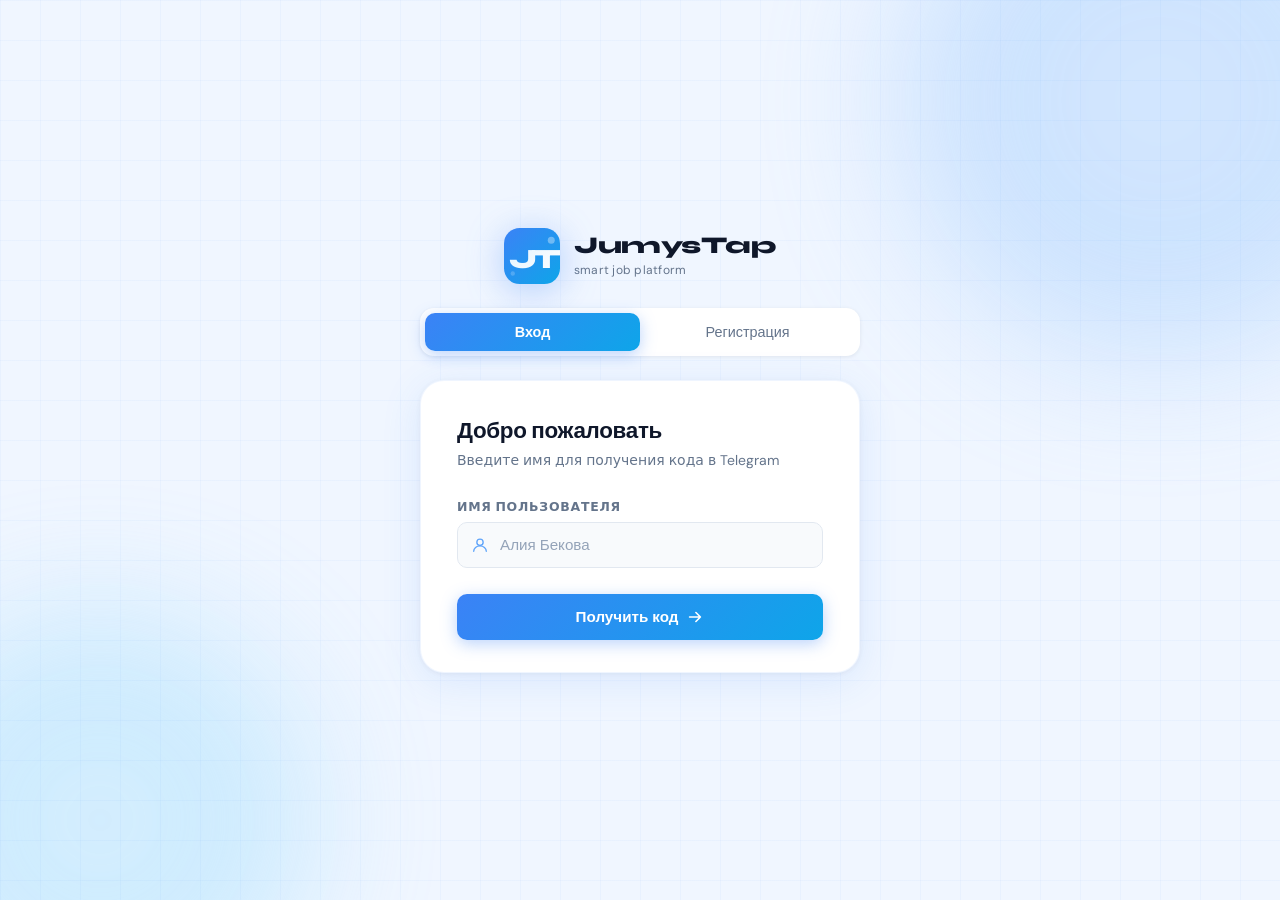
==== frontend/index.html @ 2797dad2 "Add files via upload" ====
<!DOCTYPE html>
<html lang="ru">
<head>
  <meta charset="UTF-8" />
  <meta name="viewport" content="width=device-width, initial-scale=1.0" />
  <title>JumysTap — Auth</title>
  <link rel="stylesheet" href="style.css" />
  <link rel="preconnect" href="https://fonts.googleapis.com" />
  <link href="https://fonts.googleapis.com/css2?family=Syne:wght@400;600;700;800&family=DM+Sans:ital,wght@0,300;0,400;0,500;1,300&display=swap" rel="stylesheet" />
</head>
<body>

  <!-- Background decoration -->
  <div class="bg-orb bg-orb--1"></div>
  <div class="bg-orb bg-orb--2"></div>
  <div class="bg-grid"></div>

  <main class="auth-wrapper">

    <!-- LOGO -->
    <div class="logo-block">
      <svg class="logo-svg" viewBox="0 0 64 64" fill="none" xmlns="http://www.w3.org/2000/svg">
        <rect width="64" height="64" rx="18" fill="url(#grad1)"/>
        <defs>
          <linearGradient id="grad1" x1="0" y1="0" x2="64" y2="64" gradientUnits="userSpaceOnUse">
            <stop offset="0%" stop-color="#3b82f6"/>
            <stop offset="100%" stop-color="#0ea5e9"/>
          </linearGradient>
          <linearGradient id="grad2" x1="0" y1="0" x2="64" y2="64" gradientUnits="userSpaceOnUse">
            <stop offset="0%" stop-color="#e0f2fe"/>
            <stop offset="100%" stop-color="#ffffff"/>
          </linearGradient>
        </defs>
        <!-- J -->
        <text x="6" y="46" font-family="Syne, sans-serif" font-weight="800" font-size="32" fill="url(#grad2)">J</text>
        <!-- T -->
        <text x="31" y="46" font-family="Syne, sans-serif" font-weight="800" font-size="32" fill="url(#grad2)">T</text>
        <!-- decorative dot -->
        <circle cx="54" cy="14" r="4" fill="rgba(255,255,255,0.35)"/>
        <circle cx="10" cy="52" r="2.5" fill="rgba(255,255,255,0.2)"/>
      </svg>
      <div class="logo-text">
        <span class="logo-name">JumysTap</span>
        <span class="logo-sub">smart job platform</span>
      </div>
    </div>

    <!-- TAB SWITCHER -->
    <div class="tab-switcher" role="tablist">
      <button class="tab-btn active" id="tab-login" role="tab" aria-selected="true" onclick="switchTab('login')">Вход</button>
      <button class="tab-btn" id="tab-register" role="tab" aria-selected="false" onclick="switchTab('register')">Регистрация</button>
      <div class="tab-indicator"></div>
    </div>

    <!-- CARD -->
    <div class="card">

      <!-- ========== LOGIN ========== -->
      <div class="form-panel" id="panel-login">

        <!-- Step 1: Name -->
        <div class="step" id="login-step-1">
          <h2 class="form-title">Добро пожаловать</h2>
          <p class="form-desc">Введите имя для получения кода в Telegram</p>

          <div class="field-group">
            <label class="field-label" for="login-name">Имя пользователя</label>
            <div class="input-wrap">
              <span class="input-icon">
                <svg viewBox="0 0 20 20" fill="none"><circle cx="10" cy="7" r="3.5" stroke="currentColor" stroke-width="1.5"/><path d="M3 17c0-3.314 3.134-6 7-6s7 2.686 7 6" stroke="currentColor" stroke-width="1.5" stroke-linecap="round"/></svg>
              </span>
              <input class="input" type="text" id="login-name" placeholder="Алия Бекова" autocomplete="username" />
            </div>
          </div>

          <div class="msg" id="login-step1-msg"></div>

          <button class="btn btn--primary" id="btn-request-code" onclick="requestCode()">
            <span>Получить код</span>
            <svg viewBox="0 0 20 20" fill="none"><path d="M4 10h12M11 5l5 5-5 5" stroke="currentColor" stroke-width="1.8" stroke-linecap="round" stroke-linejoin="round"/></svg>
          </button>
        </div>

        <!-- Step 2: Code -->
        <div class="step hidden" id="login-step-2">
          <button class="back-btn" onclick="goBack('login')">
            <svg viewBox="0 0 20 20" fill="none"><path d="M16 10H4M9 5l-5 5 5 5" stroke="currentColor" stroke-width="1.8" stroke-linecap="round" stroke-linejoin="round"/></svg>
            Назад
          </button>
          <h2 class="form-title">Введите код</h2>
          <p class="form-desc" id="login-code-hint">Код отправлен в Telegram</p>

          <div class="field-group">
            <label class="field-label" for="login-code">Код подтверждения</label>
            <div class="input-wrap">
              <span class="input-icon">
                <svg viewBox="0 0 20 20" fill="none"><rect x="3" y="8" width="14" height="10" rx="2" stroke="currentColor" stroke-width="1.5"/><path d="M7 8V6a3 3 0 016 0v2" stroke="currentColor" stroke-width="1.5" stroke-linecap="round"/></svg>
              </span>
              <input class="input input--code" type="text" id="login-code" placeholder="••••••" maxlength="8" autocomplete="one-time-code" />
            </div>
          </div>

          <div class="msg" id="login-step2-msg"></div>

          <button class="btn btn--primary" onclick="loginWithCode()">
            <span>Войти</span>
            <svg viewBox="0 0 20 20" fill="none"><path d="M4 10h12M11 5l5 5-5 5" stroke="currentColor" stroke-width="1.8" stroke-linecap="round" stroke-linejoin="round"/></svg>
          </button>
        </div>

        <!-- Step 3: Profile -->
        <div class="step hidden" id="login-step-3">
          <div class="success-icon">
            <svg viewBox="0 0 48 48" fill="none"><circle cx="24" cy="24" r="22" fill="#dbeafe" stroke="#3b82f6" stroke-width="2"/><path d="M14 24l7 7 13-14" stroke="#3b82f6" stroke-width="2.5" stroke-linecap="round" stroke-linejoin="round"/></svg>
          </div>
          <div class="profile-card" id="profile-data"></div>
          <a class="btn btn--primary" href="profile.html">Настроить профиль →</a>
          <button class="btn btn--outline" onclick="logout()">Выйти</button>
        </div>

      </div>

      <!-- ========== REGISTER ========== -->
      <div class="form-panel hidden" id="panel-register">

        <!-- Step 1: Form -->
        <div class="step" id="reg-step-1">
          <h2 class="form-title">Создать аккаунт</h2>
          <p class="form-desc">Заполните данные для регистрации</p>

          <div class="field-group">
            <label class="field-label" for="reg-name">Имя</label>
            <div class="input-wrap">
              <span class="input-icon">
                <svg viewBox="0 0 20 20" fill="none"><circle cx="10" cy="7" r="3.5" stroke="currentColor" stroke-width="1.5"/><path d="M3 17c0-3.314 3.134-6 7-6s7 2.686 7 6" stroke="currentColor" stroke-width="1.5" stroke-linecap="round"/></svg>
              </span>
              <input class="input" type="text" id="reg-name" placeholder="Алия Бекова" autocomplete="name" />
            </div>
          </div>

          <div class="field-group">
            <label class="field-label" for="reg-phone">Телефон</label>
            <div class="input-wrap">
              <span class="input-icon">
                <svg viewBox="0 0 20 20" fill="none"><path d="M2 3.5A1.5 1.5 0 013.5 2h1.629a1.5 1.5 0 011.423 1.026l.813 2.44a1.5 1.5 0 01-.33 1.536L5.96 8.079a11.046 11.046 0 005.96 5.96l1.077-1.475a1.5 1.5 0 011.536-.33l2.44.813A1.5 1.5 0 0118 14.371V16a1.5 1.5 0 01-1.5 1.5A15.5 15.5 0 012.5 2 1.5 1.5 0 012 3.5z" stroke="currentColor" stroke-width="1.5" stroke-linecap="round"/></svg>
              </span>
              <input class="input" type="tel" id="reg-phone" placeholder="+7 700 000 00 00" autocomplete="tel" />
            </div>
          </div>

          <div class="field-group">
            <label class="field-label" for="reg-city">Город</label>
            <div class="input-wrap">
              <span class="input-icon">
                <svg viewBox="0 0 20 20" fill="none"><path d="M10 2a6 6 0 016 6c0 4-6 10-6 10S4 12 4 8a6 6 0 016-6z" stroke="currentColor" stroke-width="1.5"/><circle cx="10" cy="8" r="2" stroke="currentColor" stroke-width="1.5"/></svg>
              </span>
              <input class="input" type="text" id="reg-city" placeholder="Алматы" autocomplete="address-level2" />
            </div>
          </div>

          <div class="msg" id="reg-step1-msg"></div>

          <button class="btn btn--primary" onclick="register()">
            <span>Зарегистрироваться</span>
            <svg viewBox="0 0 20 20" fill="none"><path d="M4 10h12M11 5l5 5-5 5" stroke="currentColor" stroke-width="1.8" stroke-linecap="round" stroke-linejoin="round"/></svg>
          </button>
        </div>

        <!-- Step 2: Telegram activation -->
        <div class="step hidden" id="reg-step-2">
          <div class="tg-icon">
            <svg viewBox="0 0 48 48" fill="none" xmlns="http://www.w3.org/2000/svg">
              <circle cx="24" cy="24" r="22" fill="#dbeafe"/>
              <path d="M10 24l24-10-9 24-5-9-10-5z" fill="#3b82f6" opacity=".3"/>
              <path d="M10 24l10 5 5 9 9-24L10 24z" stroke="#3b82f6" stroke-width="1.8" stroke-linejoin="round"/>
              <path d="M20 29l-3-3 13-8" stroke="#3b82f6" stroke-width="1.8" stroke-linecap="round"/>
            </svg>
          </div>
          <h2 class="form-title">Активация через Telegram</h2>
          <p class="form-desc">Перейдите в Telegram для активации аккаунта</p>

          <div class="info-card" id="reg-tg-info">
            <!-- filled by JS -->
          </div>

          <a class="btn btn--primary" id="reg-tg-link" href="#" target="_blank" rel="noopener">
            <span>Открыть Telegram</span>
            <svg viewBox="0 0 20 20" fill="none"><path d="M11 3h6v6M17 3l-9 9M8 5H4a1 1 0 00-1 1v10a1 1 0 001 1h10a1 1 0 001-1v-4" stroke="currentColor" stroke-width="1.8" stroke-linecap="round" stroke-linejoin="round"/></svg>
          </a>
          <button class="btn btn--ghost" onclick="switchTab('login')">Уже активировали? Войти</button>
        </div>

      </div>

    </div><!-- /card -->

  </main>

  <script src="app-api.js"></script>
  <script src="script.js"></script>
</body>
</html>
---- frontend/style.css ----
/* ===== RESET & BASE ===== */
*, *::before, *::after { box-sizing: border-box; margin: 0; padding: 0; }

:root {
  --blue-50:  #eff6ff;
  --blue-100: #dbeafe;
  --blue-200: #bfdbfe;
  --blue-400: #60a5fa;
  --blue-500: #3b82f6;
  --blue-600: #2563eb;
  --blue-700: #1d4ed8;
  --sky-400:  #38bdf8;
  --sky-500:  #0ea5e9;
  --slate-50: #f8fafc;
  --slate-100:#f1f5f9;
  --slate-200:#e2e8f0;
  --slate-400:#94a3b8;
  --slate-500:#64748b;
  --slate-700:#334155;
  --slate-900:#0f172a;
  --white: #ffffff;

  --radius-sm: 10px;
  --radius-md: 16px;
  --radius-lg: 24px;
  --shadow-card: 0 8px 40px rgba(59,130,246,.12), 0 1px 6px rgba(15,23,42,.06);
  --shadow-btn:  0 4px 16px rgba(59,130,246,.35);
  --transition: .22s cubic-bezier(.4,0,.2,1);
}

html { font-size: 16px; -webkit-font-smoothing: antialiased; }

body {
  font-family: 'DM Sans', system-ui, sans-serif;
  background: #f0f6ff;
  min-height: 100vh;
  display: flex;
  align-items: center;
  justify-content: center;
  padding: 24px 16px;
  color: var(--slate-900);
  position: relative;
  overflow-x: hidden;
}

/* ===== BG DECORATION ===== */
.bg-orb {
  position: fixed;
  border-radius: 50%;
  pointer-events: none;
  z-index: 0;
  filter: blur(70px);
  opacity: .45;
}
.bg-orb--1 {
  width: 520px; height: 520px;
  background: radial-gradient(circle, #bfdbfe 0%, #93c5fd 60%, transparent 100%);
  top: -160px; right: -140px;
}
.bg-orb--2 {
  width: 400px; height: 400px;
  background: radial-gradient(circle, #e0f2fe 0%, #7dd3fc 60%, transparent 100%);
  bottom: -120px; left: -100px;
}
.bg-grid {
  position: fixed;
  inset: 0;
  z-index: 0;
  background-image:
    linear-gradient(rgba(59,130,246,.04) 1px, transparent 1px),
    linear-gradient(90deg, rgba(59,130,246,.04) 1px, transparent 1px);
  background-size: 40px 40px;
  pointer-events: none;
}

/* ===== WRAPPER ===== */
.auth-wrapper {
  position: relative;
  z-index: 1;
  width: 100%;
  max-width: 440px;
  display: flex;
  flex-direction: column;
  align-items: center;
  gap: 24px;
}

/* ===== LOGO ===== */
.logo-block {
  display: flex;
  align-items: center;
  gap: 14px;
  animation: fadeDown .5s ease both;
}
.logo-svg {
  width: 56px; height: 56px;
  flex-shrink: 0;
  filter: drop-shadow(0 6px 18px rgba(59,130,246,.35));
}
.logo-text {
  display: flex;
  flex-direction: column;
}
.logo-name {
  font-family: 'Syne', sans-serif;
  font-weight: 800;
  font-size: 1.5rem;
  letter-spacing: -.5px;
  color: var(--slate-900);
  line-height: 1.1;
}
.logo-sub {
  font-size: .75rem;
  font-weight: 400;
  color: var(--slate-500);
  letter-spacing: .02em;
  margin-top: 2px;
}

/* ===== TAB SWITCHER ===== */
.tab-switcher {
  position: relative;
  display: flex;
  background: var(--white);
  border-radius: 14px;
  padding: 5px;
  width: 100%;
  box-shadow: 0 1px 4px rgba(15,23,42,.08);
  animation: fadeDown .5s .08s ease both;
}
.tab-indicator {
  position: absolute;
  top: 5px; left: 5px;
  width: calc(50% - 5px);
  height: calc(100% - 10px);
  background: linear-gradient(135deg, var(--blue-500), var(--sky-500));
  border-radius: 10px;
  transition: transform var(--transition);
  box-shadow: var(--shadow-btn);
}
.tab-switcher[data-active="register"] .tab-indicator {
  transform: translateX(calc(100% + 0px));
}
.tab-btn {
  position: relative;
  z-index: 1;
  flex: 1;
  padding: 10px 0;
  border: none;
  background: transparent;
  font-family: 'DM Sans', sans-serif;
  font-size: .9rem;
  font-weight: 500;
  color: var(--slate-500);
  cursor: pointer;
  border-radius: 10px;
  transition: color var(--transition);
}
.tab-btn.active { color: var(--white); font-weight: 600; }

/* ===== CARD ===== */
.card {
  width: 100%;
  background: var(--white);
  border-radius: var(--radius-lg);
  box-shadow: var(--shadow-card);
  padding: 36px 36px 32px;
  animation: fadeUp .5s .14s ease both;
  border: 1px solid rgba(59,130,246,.08);
  overflow: hidden;
}

/* ===== FORM PANELS ===== */
.form-panel { display: block; }
.form-panel.hidden { display: none; }

/* ===== STEPS ===== */
.step { display: block; }
.step.hidden { display: none; }

/* ===== TYPOGRAPHY ===== */
.form-title {
  font-family: 'Syne', sans-serif;
  font-weight: 700;
  font-size: 1.4rem;
  color: var(--slate-900);
  letter-spacing: -.3px;
  margin-bottom: 6px;
}
.form-desc {
  font-size: .875rem;
  color: var(--slate-500);
  line-height: 1.5;
  margin-bottom: 28px;
}

/* ===== FIELD GROUP ===== */
.field-group { margin-bottom: 18px; }
.field-label {
  display: block;
  font-size: .78rem;
  font-weight: 600;
  letter-spacing: .06em;
  text-transform: uppercase;
  color: var(--slate-500);
  margin-bottom: 7px;
}
.input-wrap {
  position: relative;
}
.input-icon {
  position: absolute;
  left: 14px;
  top: 50%;
  transform: translateY(-50%);
  width: 18px; height: 18px;
  color: var(--blue-400);
  display: flex;
  align-items: center;
  pointer-events: none;
}
.input-icon svg { width: 18px; height: 18px; }
.input {
  width: 100%;
  padding: 12px 14px 12px 42px;
  border: 1.5px solid var(--slate-200);
  border-radius: var(--radius-sm);
  font-family: 'DM Sans', sans-serif;
  font-size: .95rem;
  color: var(--slate-900);
  background: var(--slate-50);
  outline: none;
  transition: border-color var(--transition), box-shadow var(--transition), background var(--transition);
}
.input::placeholder { color: var(--slate-400); }
.input:focus {
  border-color: var(--blue-400);
  background: var(--white);
  box-shadow: 0 0 0 3px rgba(59,130,246,.12);
}
.input--code {
  font-size: 1.3rem;
  letter-spacing: .25em;
  text-align: center;
  padding-left: 14px;
  font-family: 'Syne', monospace;
}

/* ===== BUTTONS ===== */
.btn {
  display: flex;
  align-items: center;
  justify-content: center;
  gap: 8px;
  width: 100%;
  padding: 13px 20px;
  border-radius: var(--radius-sm);
  font-family: 'DM Sans', sans-serif;
  font-size: .95rem;
  font-weight: 600;
  cursor: pointer;
  border: none;
  transition: all var(--transition);
  text-decoration: none;
  margin-top: 8px;
}
.btn svg { width: 18px; height: 18px; flex-shrink: 0; }

.btn--primary {
  background: linear-gradient(135deg, var(--blue-500) 0%, var(--sky-500) 100%);
  color: var(--white);
  box-shadow: var(--shadow-btn);
}
.btn--primary:hover {
  background: linear-gradient(135deg, var(--blue-600) 0%, var(--blue-500) 100%);
  box-shadow: 0 6px 22px rgba(59,130,246,.45);
  transform: translateY(-1px);
}
.btn--primary:active { transform: translateY(0); }
.btn--primary:disabled {
  opacity: .65;
  cursor: not-allowed;
  transform: none;
  box-shadow: none;
}

.btn--outline {
  background: transparent;
  border: 1.5px solid var(--blue-200);
  color: var(--blue-600);
}
.btn--outline:hover {
  background: var(--blue-50);
  border-color: var(--blue-400);
}

.btn--ghost {
  background: transparent;
  color: var(--slate-500);
  font-weight: 400;
  font-size: .875rem;
  margin-top: 4px;
}
.btn--ghost:hover { color: var(--blue-600); }

/* ===== LOADING SPINNER IN BTN ===== */
.btn.loading { pointer-events: none; opacity: .8; }
.btn.loading span { opacity: 0; }
.btn.loading::after {
  content: '';
  position: absolute;
  width: 18px; height: 18px;
  border: 2.5px solid rgba(255,255,255,.4);
  border-top-color: white;
  border-radius: 50%;
  animation: spin .7s linear infinite;
}

/* ===== MESSAGES ===== */
.msg {
  min-height: 0;
  font-size: .825rem;
  border-radius: 8px;
  overflow: hidden;
  transition: all var(--transition);
}
.msg:not(:empty) { padding: 10px 14px; margin-bottom: 14px; }
.msg.error   { background: #fef2f2; color: #dc2626; border: 1px solid #fecaca; }
.msg.success { background: #f0fdf4; color: #16a34a; border: 1px solid #bbf7d0; }

/* ===== BACK BUTTON ===== */
.back-btn {
  display: inline-flex;
  align-items: center;
  gap: 6px;
  background: none;
  border: none;
  cursor: pointer;
  color: var(--slate-500);
  font-family: 'DM Sans', sans-serif;
  font-size: .85rem;
  padding: 0 0 18px 0;
  transition: color var(--transition);
}
.back-btn svg { width: 16px; height: 16px; }
.back-btn:hover { color: var(--blue-600); }

/* ===== SUCCESS ICON ===== */
.success-icon {
  display: flex;
  justify-content: center;
  margin-bottom: 16px;
}
.success-icon svg {
  width: 56px; height: 56px;
  animation: popIn .4s cubic-bezier(.34,1.56,.64,1) both;
}

/* ===== PROFILE CARD ===== */
.profile-card {
  background: var(--blue-50);
  border: 1px solid var(--blue-100);
  border-radius: var(--radius-sm);
  padding: 16px 18px;
  margin: 16px 0;
  font-size: .875rem;
  color: var(--slate-700);
  line-height: 1.8;
}
.profile-card strong { color: var(--slate-900); font-weight: 600; }

/* ===== TELEGRAM ICON ===== */
.tg-icon {
  display: flex;
  justify-content: center;
  margin-bottom: 14px;
}
.tg-icon svg { width: 60px; height: 60px; animation: popIn .4s cubic-bezier(.34,1.56,.64,1) both; }

/* ===== INFO CARD (TG details) ===== */
.info-card {
  background: var(--blue-50);
  border: 1px solid var(--blue-100);
  border-radius: var(--radius-sm);
  padding: 16px 18px;
  margin: 20px 0;
  font-size: .875rem;
  color: var(--slate-700);
  line-height: 1.9;
}
.info-card .info-row { display: flex; justify-content: space-between; align-items: center; }
.info-card .info-label { color: var(--slate-500); font-size: .78rem; text-transform: uppercase; letter-spacing: .05em; }
.info-card .info-value { font-weight: 600; color: var(--slate-900); font-family: 'Syne', monospace; letter-spacing: .06em; }
.info-card .divider { border: none; border-top: 1px solid var(--blue-100); margin: 10px 0; }

/* ===== ANIMATIONS ===== */
@keyframes fadeDown {
  from { opacity: 0; transform: translateY(-12px); }
  to   { opacity: 1; transform: translateY(0); }
}
@keyframes fadeUp {
  from { opacity: 0; transform: translateY(14px); }
  to   { opacity: 1; transform: translateY(0); }
}
@keyframes popIn {
  from { opacity: 0; transform: scale(.7); }
  to   { opacity: 1; transform: scale(1); }
}
@keyframes spin {
  to { transform: rotate(360deg); }
}
@keyframes slideIn {
  from { opacity: 0; transform: translateX(14px); }
  to   { opacity: 1; transform: translateX(0); }
}
.step:not(.hidden) { animation: slideIn .3s ease both; }

/* ===== RESPONSIVE ===== */
@media (max-width: 480px) {
  .card { padding: 28px 22px 24px; }
  .form-title { font-size: 1.2rem; }
}
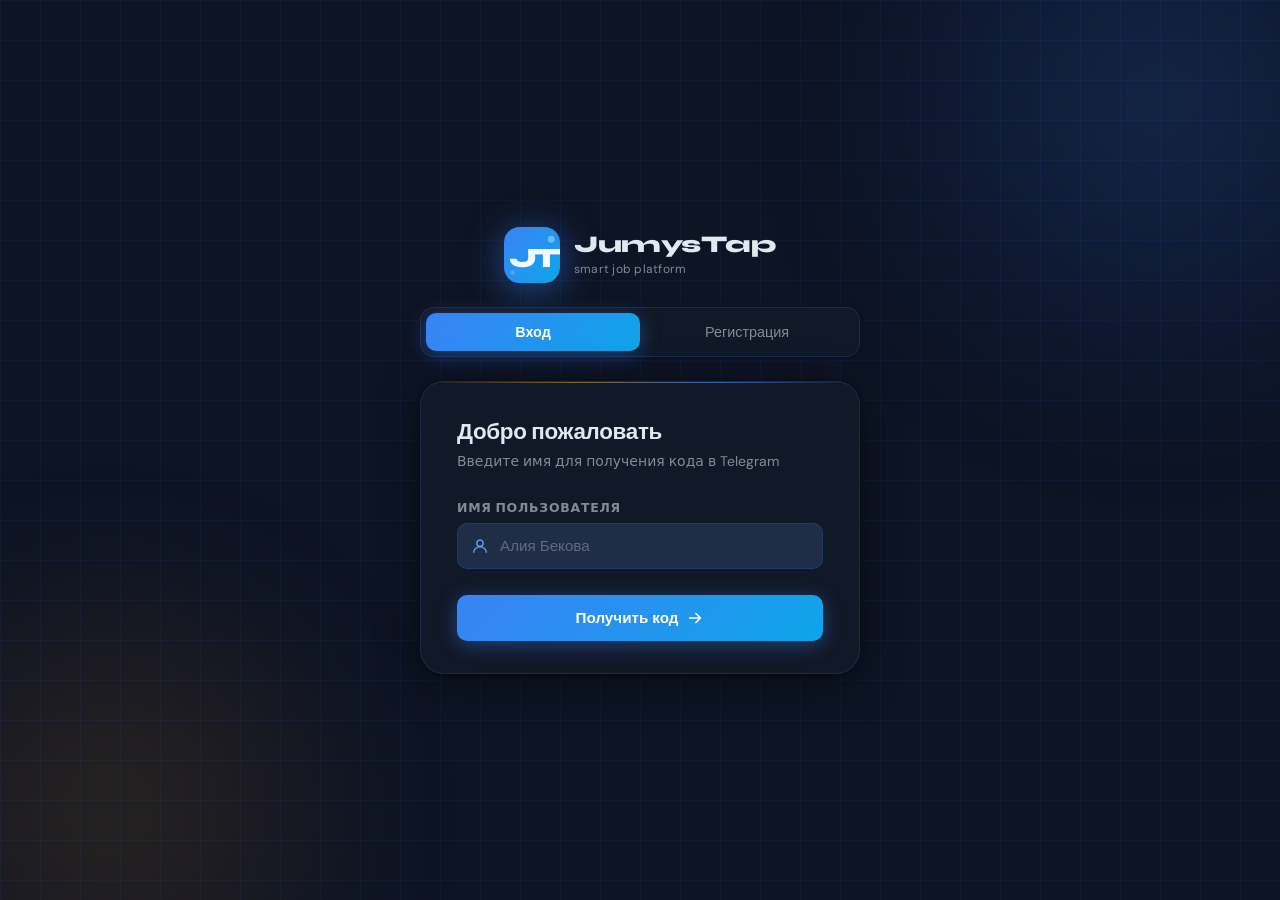
==== commit fc495cf3: "фывфыв" ====
--- a/frontend/index.html
+++ b/frontend/index.html
@@ -9,7 +9,7 @@
   <link href="https://fonts.googleapis.com/css2?family=Syne:wght@400;600;700;800&family=DM+Sans:ital,wght@0,300;0,400;0,500;1,300&display=swap" rel="stylesheet" />
 </head>
 <body>
-
+  
   <!-- Background decoration -->
   <div class="bg-orb bg-orb--1"></div>
   <div class="bg-orb bg-orb--2"></div>
--- a/frontend/style.css
+++ b/frontend/style.css
@@ -2,29 +2,40 @@
 *, *::before, *::after { box-sizing: border-box; margin: 0; padding: 0; }
 
 :root {
-  --blue-50:  #eff6ff;
-  --blue-100: #dbeafe;
-  --blue-200: #bfdbfe;
   --blue-400: #60a5fa;
   --blue-500: #3b82f6;
   --blue-600: #2563eb;
   --blue-700: #1d4ed8;
   --sky-400:  #38bdf8;
   --sky-500:  #0ea5e9;
-  --slate-50: #f8fafc;
-  --slate-100:#f1f5f9;
-  --slate-200:#e2e8f0;
-  --slate-400:#94a3b8;
-  --slate-500:#64748b;
-  --slate-700:#334155;
-  --slate-900:#0f172a;
-  --white: #ffffff;
+
+  --surface-0: #0d1424;
+  --surface-1: #111827;
+  --surface-2: #1a2236;
+  --surface-3: #1f2d47;
+  --surface-4: #243352;
+
+  --amber:      #f59e0b;
+  --amber-dim:  rgba(245,158,11,.14);
+  --amber-glow: rgba(245,158,11,.28);
+  --emerald:     #10b981;
+  --emerald-dim: rgba(16,185,129,.14);
+  --copper:      #f97316;
+  --copper-dim:  rgba(249,115,22,.14);
+  --bad: #ef4444;
+
+  --text:   #e2e8f0;
+  --muted:  rgba(226,232,240,.55);
+  --muted2: rgba(226,232,240,.32);
+  --line:        rgba(59,130,246,.18);
+  --line-amber:  rgba(245,158,11,.22);
 
   --radius-sm: 10px;
   --radius-md: 16px;
   --radius-lg: 24px;
-  --shadow-card: 0 8px 40px rgba(59,130,246,.12), 0 1px 6px rgba(15,23,42,.06);
-  --shadow-btn:  0 4px 16px rgba(59,130,246,.35);
+  --shadow-card:  0 8px 40px rgba(0,0,0,.5), 0 1px 6px rgba(0,0,0,.35);
+  --shadow-btn:   0 4px 20px rgba(59,130,246,.4);
+  --shadow-amber: 0 4px 20px rgba(245,158,11,.35);
   --transition: .22s cubic-bezier(.4,0,.2,1);
 }
 
@@ -32,390 +43,146 @@
 
 body {
   font-family: 'DM Sans', system-ui, sans-serif;
-  background: #f0f6ff;
+  background: var(--surface-0);
   min-height: 100vh;
   display: flex;
   align-items: center;
   justify-content: center;
   padding: 24px 16px;
-  color: var(--slate-900);
+  color: var(--text);
   position: relative;
   overflow-x: hidden;
 }
 
-/* ===== BG DECORATION ===== */
 .bg-orb {
-  position: fixed;
-  border-radius: 50%;
-  pointer-events: none;
-  z-index: 0;
-  filter: blur(70px);
-  opacity: .45;
+  position: fixed; border-radius: 50%; pointer-events: none; z-index: 0; filter: blur(90px); opacity: .35;
 }
 .bg-orb--1 {
-  width: 520px; height: 520px;
-  background: radial-gradient(circle, #bfdbfe 0%, #93c5fd 60%, transparent 100%);
-  top: -160px; right: -140px;
+  width: 560px; height: 560px;
+  background: radial-gradient(circle, rgba(59,130,246,.6) 0%, rgba(29,78,216,.2) 60%, transparent 100%);
+  top: -180px; right: -160px;
 }
 .bg-orb--2 {
-  width: 400px; height: 400px;
-  background: radial-gradient(circle, #e0f2fe 0%, #7dd3fc 60%, transparent 100%);
-  bottom: -120px; left: -100px;
+  width: 460px; height: 460px;
+  background: radial-gradient(circle, rgba(245,158,11,.45) 0%, rgba(249,115,22,.15) 60%, transparent 100%);
+  bottom: -140px; left: -120px;
 }
 .bg-grid {
-  position: fixed;
-  inset: 0;
-  z-index: 0;
-  background-image:
-    linear-gradient(rgba(59,130,246,.04) 1px, transparent 1px),
-    linear-gradient(90deg, rgba(59,130,246,.04) 1px, transparent 1px);
+  position: fixed; inset: 0; z-index: 0; pointer-events: none;
+  background-image: linear-gradient(rgba(59,130,246,.06) 1px, transparent 1px), linear-gradient(90deg, rgba(59,130,246,.06) 1px, transparent 1px);
   background-size: 40px 40px;
-  pointer-events: none;
 }
 
-/* ===== WRAPPER ===== */
 .auth-wrapper {
-  position: relative;
-  z-index: 1;
-  width: 100%;
-  max-width: 440px;
-  display: flex;
-  flex-direction: column;
-  align-items: center;
-  gap: 24px;
+  position: relative; z-index: 1; width: 100%; max-width: 440px;
+  display: flex; flex-direction: column; align-items: center; gap: 24px;
 }
 
-/* ===== LOGO ===== */
-.logo-block {
-  display: flex;
-  align-items: center;
-  gap: 14px;
-  animation: fadeDown .5s ease both;
+.logo-block { display: flex; align-items: center; gap: 14px; animation: fadeDown .5s ease both; }
+.logo-svg { width: 56px; height: 56px; flex-shrink: 0; filter: drop-shadow(0 6px 18px rgba(59,130,246,.5)); }
+.logo-text { display: flex; flex-direction: column; }
+.logo-name { font-family: 'Syne', sans-serif; font-weight: 800; font-size: 1.5rem; letter-spacing: -.5px; color: var(--text); line-height: 1.1; }
+.logo-sub { font-size: .75rem; font-weight: 400; color: var(--muted); letter-spacing: .02em; margin-top: 2px; }
+
+.tab-switcher {
+  position: relative; display: flex; background: var(--surface-1); border-radius: 14px; padding: 5px; width: 100%;
+  box-shadow: 0 1px 4px rgba(0,0,0,.3); border: 1px solid var(--line); animation: fadeDown .5s .08s ease both;
 }
-.logo-svg {
-  width: 56px; height: 56px;
-  flex-shrink: 0;
-  filter: drop-shadow(0 6px 18px rgba(59,130,246,.35));
+.tab-indicator {
+  position: absolute; top: 5px; left: 5px; width: calc(50% - 5px); height: calc(100% - 10px);
+  background: linear-gradient(135deg, var(--blue-500), var(--sky-500)); border-radius: 10px;
+  transition: transform var(--transition); box-shadow: var(--shadow-btn);
 }
-.logo-text {
-  display: flex;
-  flex-direction: column;
+.tab-switcher[data-active="register"] .tab-indicator { transform: translateX(calc(100%)); }
+.tab-btn {
+  position: relative; z-index: 1; flex: 1; padding: 10px 0; border: none; background: transparent;
+  font-family: 'DM Sans', sans-serif; font-size: .9rem; font-weight: 500; color: var(--muted); cursor: pointer;
+  border-radius: 10px; transition: color var(--transition);
 }
-.logo-name {
-  font-family: 'Syne', sans-serif;
-  font-weight: 800;
-  font-size: 1.5rem;
-  letter-spacing: -.5px;
-  color: var(--slate-900);
-  line-height: 1.1;
+.tab-btn.active { color: #fff; font-weight: 600; }
+
+.card {
+  width: 100%; background: var(--surface-1); border-radius: var(--radius-lg); box-shadow: var(--shadow-card);
+  padding: 36px 36px 32px; animation: fadeUp .5s .14s ease both; border: 1px solid var(--line); overflow: hidden; position: relative;
 }
-.logo-sub {
-  font-size: .75rem;
-  font-weight: 400;
-  color: var(--slate-500);
-  letter-spacing: .02em;
-  margin-top: 2px;
+.card::after {
+  content: ''; position: absolute; top: 0; left: 0; right: 0; height: 1px;
+  background: linear-gradient(90deg, transparent, rgba(245,158,11,.5), rgba(59,130,246,.7), transparent);
 }
 
-/* ===== TAB SWITCHER ===== */
-.tab-switcher {
-  position: relative;
-  display: flex;
-  background: var(--white);
-  border-radius: 14px;
-  padding: 5px;
-  width: 100%;
-  box-shadow: 0 1px 4px rgba(15,23,42,.08);
-  animation: fadeDown .5s .08s ease both;
-}
-.tab-indicator {
-  position: absolute;
-  top: 5px; left: 5px;
-  width: calc(50% - 5px);
-  height: calc(100% - 10px);
-  background: linear-gradient(135deg, var(--blue-500), var(--sky-500));
-  border-radius: 10px;
-  transition: transform var(--transition);
-  box-shadow: var(--shadow-btn);
-}
-.tab-switcher[data-active="register"] .tab-indicator {
-  transform: translateX(calc(100% + 0px));
-}
-.tab-btn {
-  position: relative;
-  z-index: 1;
-  flex: 1;
-  padding: 10px 0;
-  border: none;
-  background: transparent;
-  font-family: 'DM Sans', sans-serif;
-  font-size: .9rem;
-  font-weight: 500;
-  color: var(--slate-500);
-  cursor: pointer;
-  border-radius: 10px;
-  transition: color var(--transition);
-}
-.tab-btn.active { color: var(--white); font-weight: 600; }
-
-/* ===== CARD ===== */
-.card {
-  width: 100%;
-  background: var(--white);
-  border-radius: var(--radius-lg);
-  box-shadow: var(--shadow-card);
-  padding: 36px 36px 32px;
-  animation: fadeUp .5s .14s ease both;
-  border: 1px solid rgba(59,130,246,.08);
-  overflow: hidden;
-}
-
-/* ===== FORM PANELS ===== */
 .form-panel { display: block; }
 .form-panel.hidden { display: none; }
-
-/* ===== STEPS ===== */
 .step { display: block; }
 .step.hidden { display: none; }
 
-/* ===== TYPOGRAPHY ===== */
-.form-title {
-  font-family: 'Syne', sans-serif;
-  font-weight: 700;
-  font-size: 1.4rem;
-  color: var(--slate-900);
-  letter-spacing: -.3px;
-  margin-bottom: 6px;
-}
-.form-desc {
-  font-size: .875rem;
-  color: var(--slate-500);
-  line-height: 1.5;
-  margin-bottom: 28px;
-}
+.form-title { font-family: 'Syne', sans-serif; font-weight: 700; font-size: 1.4rem; color: var(--text); letter-spacing: -.3px; margin-bottom: 6px; }
+.form-desc { font-size: .875rem; color: var(--muted); line-height: 1.5; margin-bottom: 28px; }
 
-/* ===== FIELD GROUP ===== */
 .field-group { margin-bottom: 18px; }
-.field-label {
-  display: block;
-  font-size: .78rem;
-  font-weight: 600;
-  letter-spacing: .06em;
-  text-transform: uppercase;
-  color: var(--slate-500);
-  margin-bottom: 7px;
-}
-.input-wrap {
-  position: relative;
-}
-.input-icon {
-  position: absolute;
-  left: 14px;
-  top: 50%;
-  transform: translateY(-50%);
-  width: 18px; height: 18px;
-  color: var(--blue-400);
-  display: flex;
-  align-items: center;
-  pointer-events: none;
-}
+.field-label { display: block; font-size: .78rem; font-weight: 600; letter-spacing: .06em; text-transform: uppercase; color: var(--muted); margin-bottom: 7px; }
+.input-wrap { position: relative; }
+.input-icon { position: absolute; left: 14px; top: 50%; transform: translateY(-50%); width: 18px; height: 18px; color: var(--blue-400); display: flex; align-items: center; pointer-events: none; }
 .input-icon svg { width: 18px; height: 18px; }
 .input {
-  width: 100%;
-  padding: 12px 14px 12px 42px;
-  border: 1.5px solid var(--slate-200);
-  border-radius: var(--radius-sm);
-  font-family: 'DM Sans', sans-serif;
-  font-size: .95rem;
-  color: var(--slate-900);
-  background: var(--slate-50);
-  outline: none;
+  width: 100%; padding: 12px 14px 12px 42px; border: 1.5px solid var(--line); border-radius: var(--radius-sm);
+  font-family: 'DM Sans', sans-serif; font-size: .95rem; color: var(--text); background: var(--surface-3); outline: none;
   transition: border-color var(--transition), box-shadow var(--transition), background var(--transition);
 }
-.input::placeholder { color: var(--slate-400); }
-.input:focus {
-  border-color: var(--blue-400);
-  background: var(--white);
-  box-shadow: 0 0 0 3px rgba(59,130,246,.12);
-}
-.input--code {
-  font-size: 1.3rem;
-  letter-spacing: .25em;
-  text-align: center;
-  padding-left: 14px;
-  font-family: 'Syne', monospace;
-}
+.input::placeholder { color: var(--muted2); }
+.input:focus { border-color: var(--blue-400); background: var(--surface-4); box-shadow: 0 0 0 3px rgba(59,130,246,.18); }
+.input--code { font-size: 1.3rem; letter-spacing: .25em; text-align: center; padding-left: 14px; font-family: 'Syne', monospace; }
 
-/* ===== BUTTONS ===== */
 .btn {
-  display: flex;
-  align-items: center;
-  justify-content: center;
-  gap: 8px;
-  width: 100%;
-  padding: 13px 20px;
-  border-radius: var(--radius-sm);
-  font-family: 'DM Sans', sans-serif;
-  font-size: .95rem;
-  font-weight: 600;
-  cursor: pointer;
-  border: none;
-  transition: all var(--transition);
-  text-decoration: none;
-  margin-top: 8px;
+  display: flex; align-items: center; justify-content: center; gap: 8px; width: 100%;
+  padding: 13px 20px; border-radius: var(--radius-sm); font-family: 'DM Sans', sans-serif;
+  font-size: .95rem; font-weight: 600; cursor: pointer; border: none; transition: all var(--transition);
+  text-decoration: none; margin-top: 8px;
 }
 .btn svg { width: 18px; height: 18px; flex-shrink: 0; }
+.btn--primary { background: linear-gradient(135deg, var(--blue-500) 0%, var(--sky-500) 100%); color: #fff; box-shadow: var(--shadow-btn); }
+.btn--primary:hover { background: linear-gradient(135deg, var(--blue-600), var(--blue-500)); box-shadow: 0 6px 26px rgba(59,130,246,.5); transform: translateY(-1px); }
+.btn--primary:active { transform: translateY(0); }
+.btn--primary:disabled { opacity: .5; cursor: not-allowed; transform: none; box-shadow: none; }
+.btn--outline { background: transparent; border: 1.5px solid rgba(245,158,11,.35); color: var(--amber); }
+.btn--outline:hover { background: var(--amber-dim); border-color: var(--amber); box-shadow: var(--shadow-amber); }
+.btn--ghost { background: transparent; color: var(--muted); font-weight: 400; font-size: .875rem; margin-top: 4px; }
+.btn--ghost:hover { color: var(--amber); }
 
-.btn--primary {
-  background: linear-gradient(135deg, var(--blue-500) 0%, var(--sky-500) 100%);
-  color: var(--white);
-  box-shadow: var(--shadow-btn);
-}
-.btn--primary:hover {
-  background: linear-gradient(135deg, var(--blue-600) 0%, var(--blue-500) 100%);
-  box-shadow: 0 6px 22px rgba(59,130,246,.45);
-  transform: translateY(-1px);
-}
-.btn--primary:active { transform: translateY(0); }
-.btn--primary:disabled {
-  opacity: .65;
-  cursor: not-allowed;
-  transform: none;
-  box-shadow: none;
-}
-
-.btn--outline {
-  background: transparent;
-  border: 1.5px solid var(--blue-200);
-  color: var(--blue-600);
-}
-.btn--outline:hover {
-  background: var(--blue-50);
-  border-color: var(--blue-400);
-}
-
-.btn--ghost {
-  background: transparent;
-  color: var(--slate-500);
-  font-weight: 400;
-  font-size: .875rem;
-  margin-top: 4px;
-}
-.btn--ghost:hover { color: var(--blue-600); }
-
-/* ===== LOADING SPINNER IN BTN ===== */
 .btn.loading { pointer-events: none; opacity: .8; }
 .btn.loading span { opacity: 0; }
-.btn.loading::after {
-  content: '';
-  position: absolute;
-  width: 18px; height: 18px;
-  border: 2.5px solid rgba(255,255,255,.4);
-  border-top-color: white;
-  border-radius: 50%;
-  animation: spin .7s linear infinite;
-}
+.btn.loading::after { content: ''; position: absolute; width: 18px; height: 18px; border: 2.5px solid rgba(255,255,255,.3); border-top-color: white; border-radius: 50%; animation: spin .7s linear infinite; }
 
-/* ===== MESSAGES ===== */
-.msg {
-  min-height: 0;
-  font-size: .825rem;
-  border-radius: 8px;
-  overflow: hidden;
-  transition: all var(--transition);
-}
+.msg { min-height: 0; font-size: .825rem; border-radius: 8px; overflow: hidden; transition: all var(--transition); }
 .msg:not(:empty) { padding: 10px 14px; margin-bottom: 14px; }
-.msg.error   { background: #fef2f2; color: #dc2626; border: 1px solid #fecaca; }
-.msg.success { background: #f0fdf4; color: #16a34a; border: 1px solid #bbf7d0; }
+.msg.error   { background: rgba(239,68,68,.12); color: #fca5a5; border: 1px solid rgba(239,68,68,.25); }
+.msg.success { background: var(--emerald-dim); color: #6ee7b7; border: 1px solid rgba(16,185,129,.25); }
 
-/* ===== BACK BUTTON ===== */
-.back-btn {
-  display: inline-flex;
-  align-items: center;
-  gap: 6px;
-  background: none;
-  border: none;
-  cursor: pointer;
-  color: var(--slate-500);
-  font-family: 'DM Sans', sans-serif;
-  font-size: .85rem;
-  padding: 0 0 18px 0;
-  transition: color var(--transition);
-}
+.back-btn { display: inline-flex; align-items: center; gap: 6px; background: none; border: none; cursor: pointer; color: var(--muted); font-family: 'DM Sans', sans-serif; font-size: .85rem; padding: 0 0 18px 0; transition: color var(--transition); }
 .back-btn svg { width: 16px; height: 16px; }
-.back-btn:hover { color: var(--blue-600); }
+.back-btn:hover { color: var(--amber); }
 
-/* ===== SUCCESS ICON ===== */
-.success-icon {
-  display: flex;
-  justify-content: center;
-  margin-bottom: 16px;
-}
-.success-icon svg {
-  width: 56px; height: 56px;
-  animation: popIn .4s cubic-bezier(.34,1.56,.64,1) both;
-}
+.success-icon { display: flex; justify-content: center; margin-bottom: 16px; }
+.success-icon svg { width: 56px; height: 56px; animation: popIn .4s cubic-bezier(.34,1.56,.64,1) both; }
 
-/* ===== PROFILE CARD ===== */
-.profile-card {
-  background: var(--blue-50);
-  border: 1px solid var(--blue-100);
-  border-radius: var(--radius-sm);
-  padding: 16px 18px;
-  margin: 16px 0;
-  font-size: .875rem;
-  color: var(--slate-700);
-  line-height: 1.8;
-}
-.profile-card strong { color: var(--slate-900); font-weight: 600; }
+.profile-card { background: var(--surface-2); border: 1px solid var(--line-amber); border-radius: var(--radius-sm); padding: 16px 18px; margin: 16px 0; font-size: .875rem; color: var(--text); line-height: 1.8; }
+.profile-card strong { color: var(--amber); font-weight: 600; }
 
-/* ===== TELEGRAM ICON ===== */
-.tg-icon {
-  display: flex;
-  justify-content: center;
-  margin-bottom: 14px;
-}
+.tg-icon { display: flex; justify-content: center; margin-bottom: 14px; }
 .tg-icon svg { width: 60px; height: 60px; animation: popIn .4s cubic-bezier(.34,1.56,.64,1) both; }
 
-/* ===== INFO CARD (TG details) ===== */
-.info-card {
-  background: var(--blue-50);
-  border: 1px solid var(--blue-100);
-  border-radius: var(--radius-sm);
-  padding: 16px 18px;
-  margin: 20px 0;
-  font-size: .875rem;
-  color: var(--slate-700);
-  line-height: 1.9;
-}
+.info-card { background: var(--surface-2); border: 1px solid var(--line-amber); border-radius: var(--radius-sm); padding: 16px 18px; margin: 20px 0; font-size: .875rem; color: var(--text); line-height: 1.9; }
 .info-card .info-row { display: flex; justify-content: space-between; align-items: center; }
-.info-card .info-label { color: var(--slate-500); font-size: .78rem; text-transform: uppercase; letter-spacing: .05em; }
-.info-card .info-value { font-weight: 600; color: var(--slate-900); font-family: 'Syne', monospace; letter-spacing: .06em; }
-.info-card .divider { border: none; border-top: 1px solid var(--blue-100); margin: 10px 0; }
+.info-card .info-label { color: var(--muted); font-size: .78rem; text-transform: uppercase; letter-spacing: .05em; }
+.info-card .info-value { font-weight: 600; color: var(--amber); font-family: 'Syne', monospace; letter-spacing: .06em; }
+.info-card .divider { border: none; border-top: 1px solid rgba(245,158,11,.15); margin: 10px 0; }
 
-/* ===== ANIMATIONS ===== */
-@keyframes fadeDown {
-  from { opacity: 0; transform: translateY(-12px); }
-  to   { opacity: 1; transform: translateY(0); }
-}
-@keyframes fadeUp {
-  from { opacity: 0; transform: translateY(14px); }
-  to   { opacity: 1; transform: translateY(0); }
-}
-@keyframes popIn {
-  from { opacity: 0; transform: scale(.7); }
-  to   { opacity: 1; transform: scale(1); }
-}
-@keyframes spin {
-  to { transform: rotate(360deg); }
-}
-@keyframes slideIn {
-  from { opacity: 0; transform: translateX(14px); }
-  to   { opacity: 1; transform: translateX(0); }
-}
+@keyframes fadeDown { from { opacity: 0; transform: translateY(-12px); } to { opacity: 1; transform: translateY(0); } }
+@keyframes fadeUp { from { opacity: 0; transform: translateY(14px); } to { opacity: 1; transform: translateY(0); } }
+@keyframes popIn { from { opacity: 0; transform: scale(.7); } to { opacity: 1; transform: scale(1); } }
+@keyframes spin { to { transform: rotate(360deg); } }
+@keyframes slideIn { from { opacity: 0; transform: translateX(14px); } to { opacity: 1; transform: translateX(0); } }
 .step:not(.hidden) { animation: slideIn .3s ease both; }
 
-/* ===== RESPONSIVE ===== */
 @media (max-width: 480px) {
   .card { padding: 28px 22px 24px; }
   .form-title { font-size: 1.2rem; }
